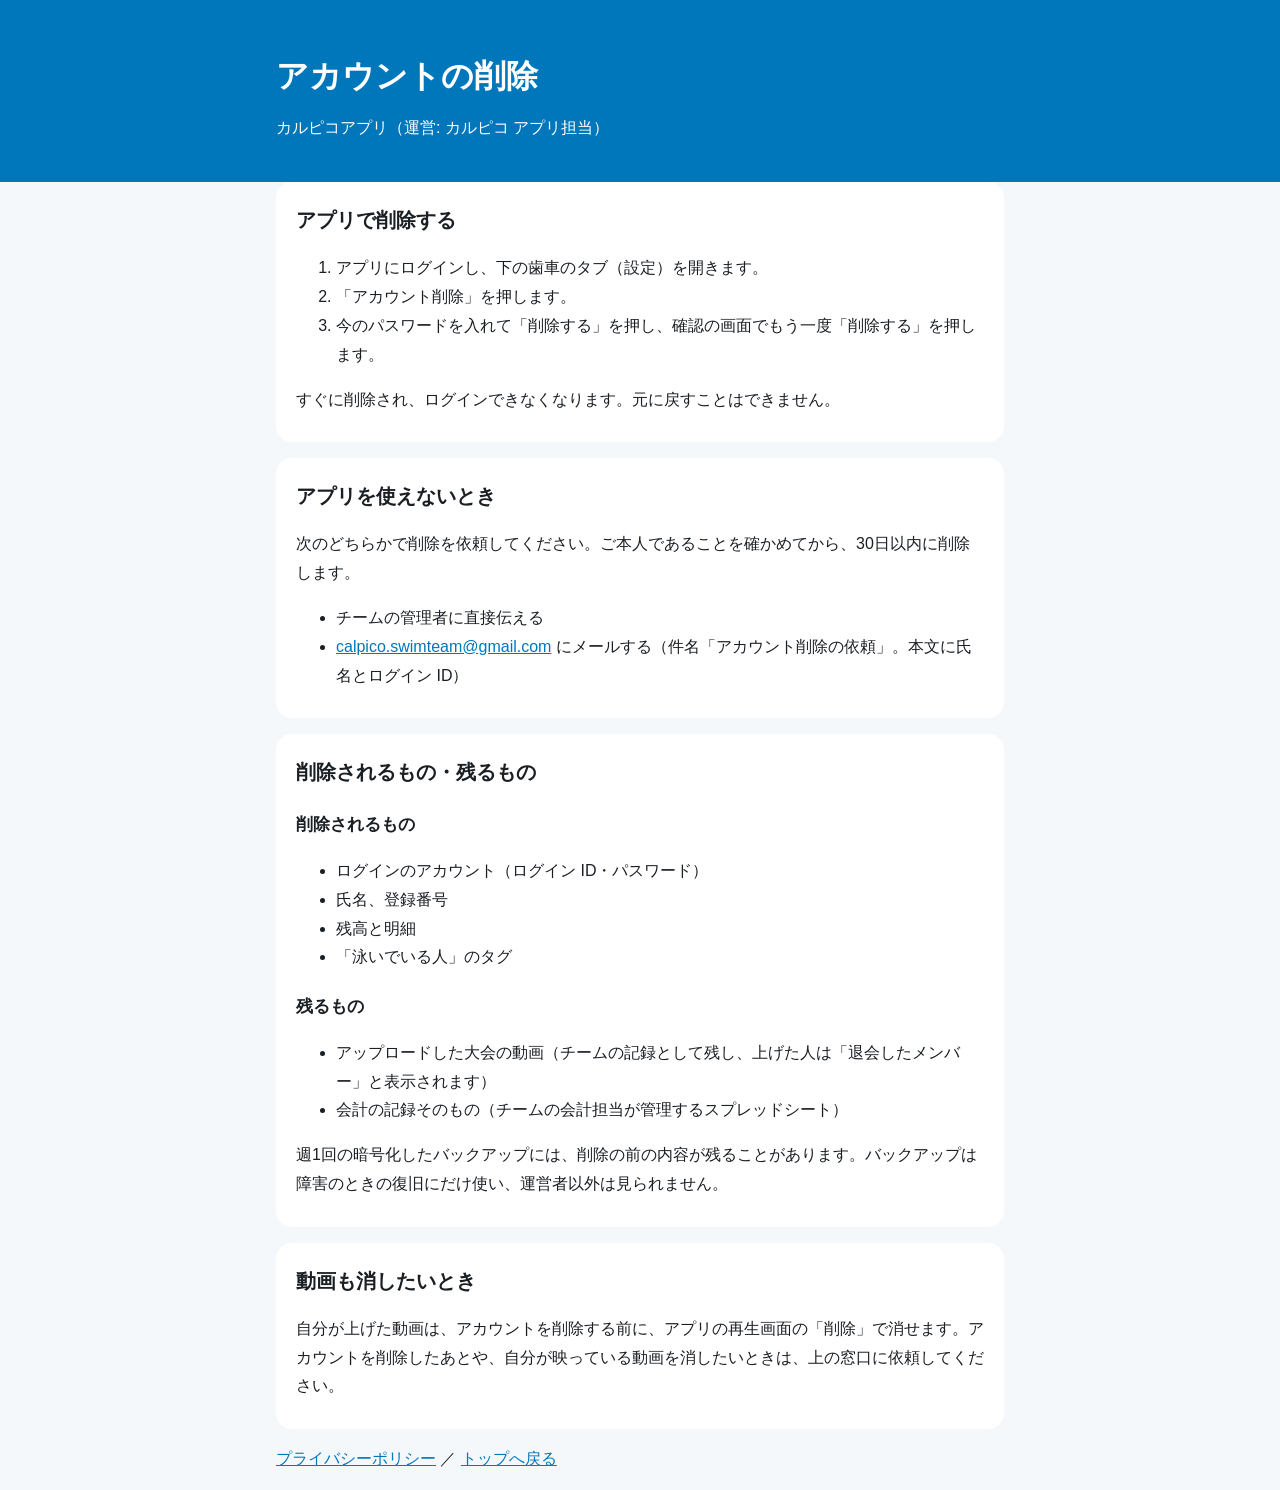
==== delete-account.html @ 8bbba9d0 "アカウントの削除のページを足す" ====
<!doctype html>
<html lang="ja">
<head>
<meta charset="utf-8">
<meta name="viewport" content="width=device-width, initial-scale=1">
<title>アカウントの削除｜カルピコアプリ</title>
<meta name="description" content="カルピコアプリのアカウントとデータを削除する方法">
<link rel="stylesheet" href="style.css">
</head>
<body>
<header class="hero">
  <div class="wrap">
    <h1>アカウントの削除</h1>
    <p>カルピコアプリ（運営: カルピコ アプリ担当）</p>
  </div>
</header>
<main class="wrap">
  <section>
    <h2>アプリで削除する</h2>
    <ol>
      <li>アプリにログインし、下の歯車のタブ（設定）を開きます。</li>
      <li>「アカウント削除」を押します。</li>
      <li>今のパスワードを入れて「削除する」を押し、確認の画面でもう一度「削除する」を押します。</li>
    </ol>
    <p>すぐに削除され、ログインできなくなります。元に戻すことはできません。</p>
  </section>
  <section>
    <h2>アプリを使えないとき</h2>
    <p>次のどちらかで削除を依頼してください。ご本人であることを確かめてから、30日以内に削除します。</p>
    <ul>
      <li>チームの管理者に直接伝える</li>
      <li><a href="mailto:calpico.swimteam@gmail.com?subject=%E3%82%A2%E3%82%AB%E3%82%A6%E3%83%B3%E3%83%88%E5%89%8A%E9%99%A4%E3%81%AE%E4%BE%9D%E9%A0%BC">calpico.swimteam@gmail.com</a> にメールする（件名「アカウント削除の依頼」。本文に氏名とログイン ID）</li>
    </ul>
  </section>
  <section>
    <h2>削除されるもの・残るもの</h2>
    <h3>削除されるもの</h3>
    <ul>
      <li>ログインのアカウント（ログイン ID・パスワード）</li>
      <li>氏名、登録番号</li>
      <li>残高と明細</li>
      <li>「泳いでいる人」のタグ</li>
    </ul>
    <h3>残るもの</h3>
    <ul>
      <li>アップロードした大会の動画（チームの記録として残し、上げた人は「退会したメンバー」と表示されます）</li>
      <li>会計の記録そのもの（チームの会計担当が管理するスプレッドシート）</li>
    </ul>
    <p>週1回の暗号化したバックアップには、削除の前の内容が残ることがあります。バックアップは障害のときの復旧にだけ使い、運営者以外は見られません。</p>
  </section>
  <section>
    <h2>動画も消したいとき</h2>
    <p>自分が上げた動画は、アカウントを削除する前に、アプリの再生画面の「削除」で消せます。アカウントを削除したあとや、自分が映っている動画を消したいときは、上の窓口に依頼してください。</p>
  </section>
  <p><a href="privacy.html">プライバシーポリシー</a> ／ <a href="index.html">トップへ戻る</a></p>
</main>
</body>
</html>
---- style.css ----
:root {
  --primary: #0077BB;
  --brand: #0492DC;
  --text: #1A1F24;
  --sub: #5A6570;
  --bg: #F4F8FB;
  --surface: #FFFFFF;
  --line: #E3E9EE;
}
@media (prefers-color-scheme: dark) {
  :root {
    --primary: #6CC4F5;
    --text: #E6EDF2;
    --sub: #A9B6C1;
    --bg: #12181D;
    --surface: #1B232A;
    --line: #3C4852;
  }
}
* { box-sizing: border-box; }
body {
  margin: 0;
  background: var(--bg);
  color: var(--text);
  font-family: -apple-system, BlinkMacSystemFont, "Hiragino Sans", "Noto Sans JP", sans-serif;
  line-height: 1.8;
}
.wrap { max-width: 760px; margin: 0 auto; padding: 0 16px; }
.hero { background: var(--primary); color: #FFFFFF; padding: 48px 0 40px; }
@media (prefers-color-scheme: dark) { .hero { background: #004A75; } }
.hero h1 { margin: 0 0 8px; font-size: 32px; }
.hero p { margin: 0; }
main { padding: 24px 16px 8px; }
section, article {
  background: var(--surface);
  border-radius: 16px;
  padding: 20px 20px 12px;
  margin-bottom: 16px;
}
h2 { font-size: 20px; margin: 0 0 8px; }
h3 { font-size: 17px; margin: 20px 0 4px; }
a { color: var(--primary); }
.meta { color: var(--sub); font-size: 14px; }
table { border-collapse: collapse; width: 100%; font-size: 15px; }
th, td { border-bottom: 1px solid var(--line); padding: 8px 6px; text-align: left; vertical-align: top; }
footer { color: var(--sub); font-size: 14px; padding-bottom: 32px; }
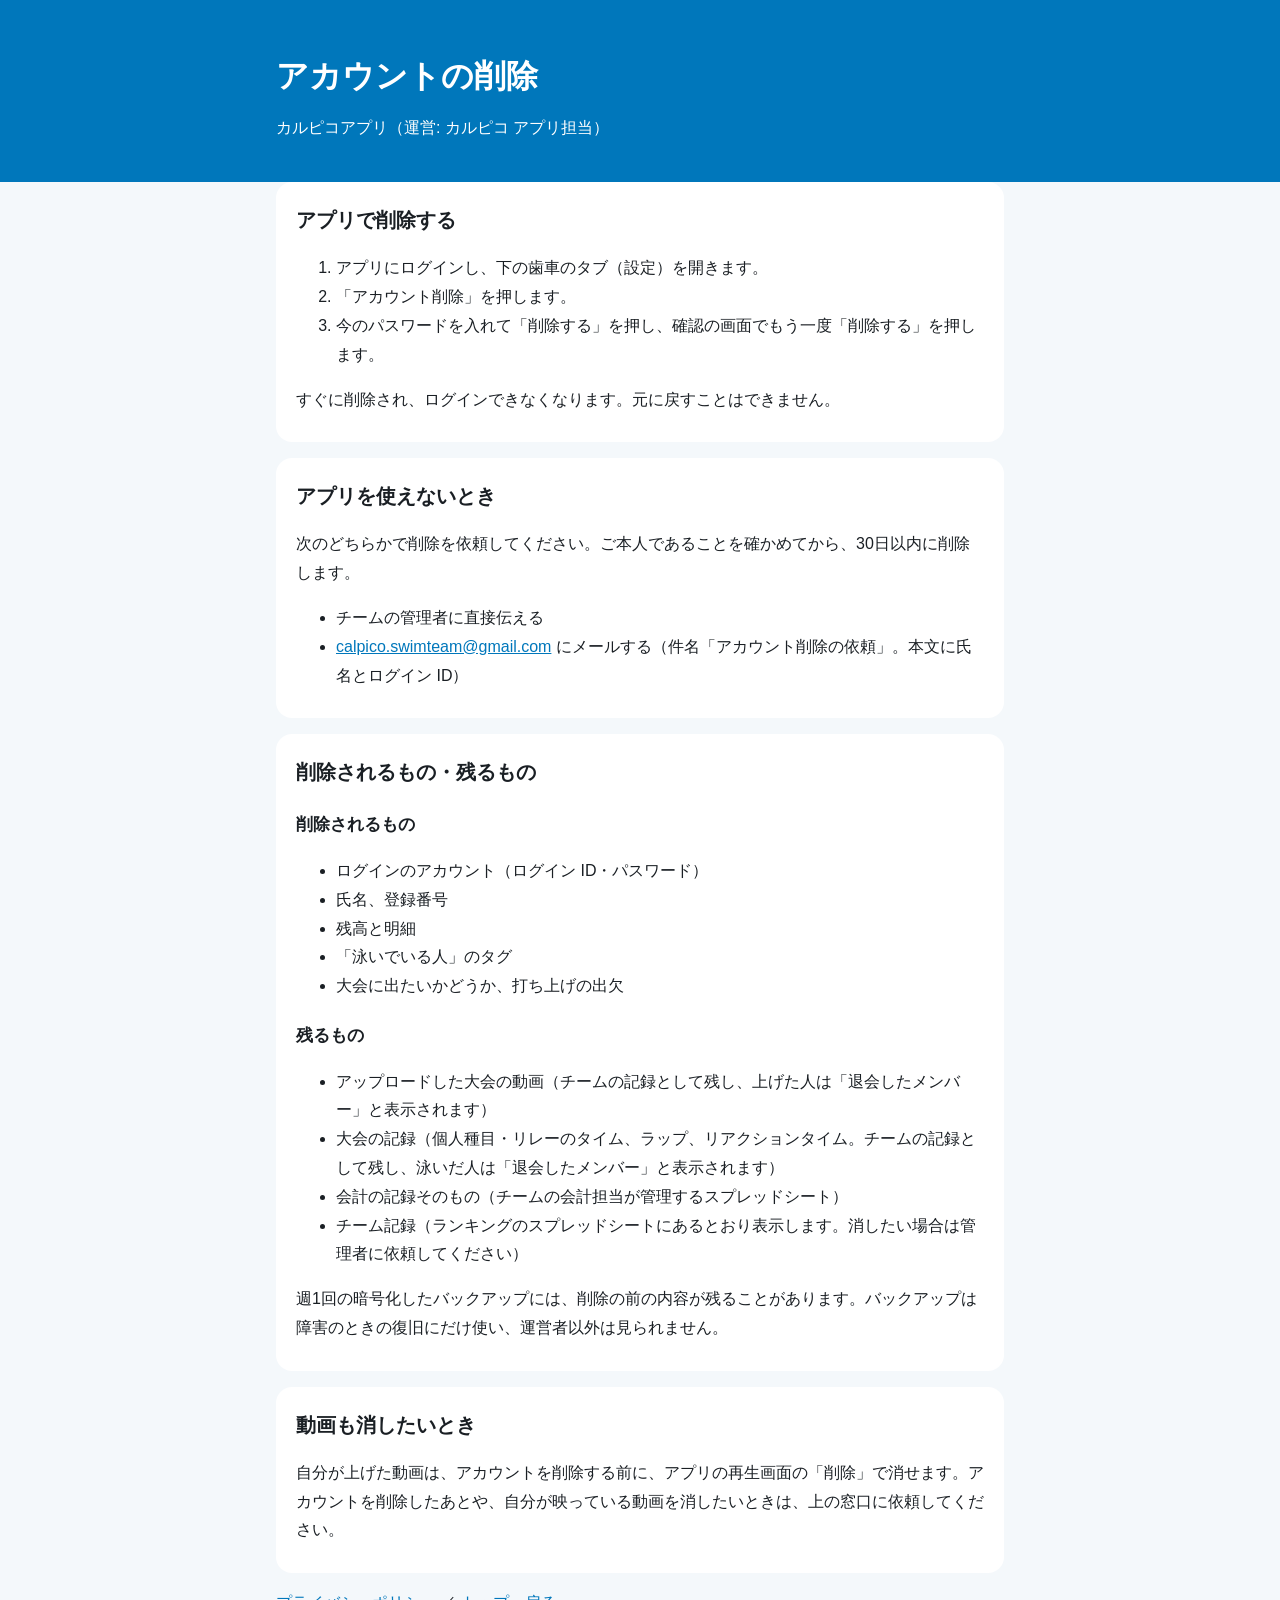
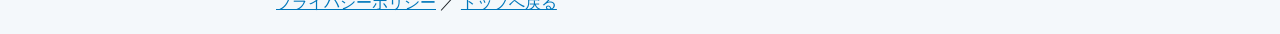
==== commit 95669474: "version 0.3対応" ====
--- a/delete-account.html
+++ b/delete-account.html
@@ -40,11 +40,14 @@
       <li>氏名、登録番号</li>
       <li>残高と明細</li>
       <li>「泳いでいる人」のタグ</li>
+      <li>大会に出たいかどうか、打ち上げの出欠</li>
     </ul>
     <h3>残るもの</h3>
     <ul>
       <li>アップロードした大会の動画（チームの記録として残し、上げた人は「退会したメンバー」と表示されます）</li>
+      <li>大会の記録（個人種目・リレーのタイム、ラップ、リアクションタイム。チームの記録として残し、泳いだ人は「退会したメンバー」と表示されます）</li>
       <li>会計の記録そのもの（チームの会計担当が管理するスプレッドシート）</li>
+      <li>チーム記録（ランキングのスプレッドシートにあるとおり表示します。消したい場合は管理者に依頼してください）</li>
     </ul>
     <p>週1回の暗号化したバックアップには、削除の前の内容が残ることがあります。バックアップは障害のときの復旧にだけ使い、運営者以外は見られません。</p>
   </section>
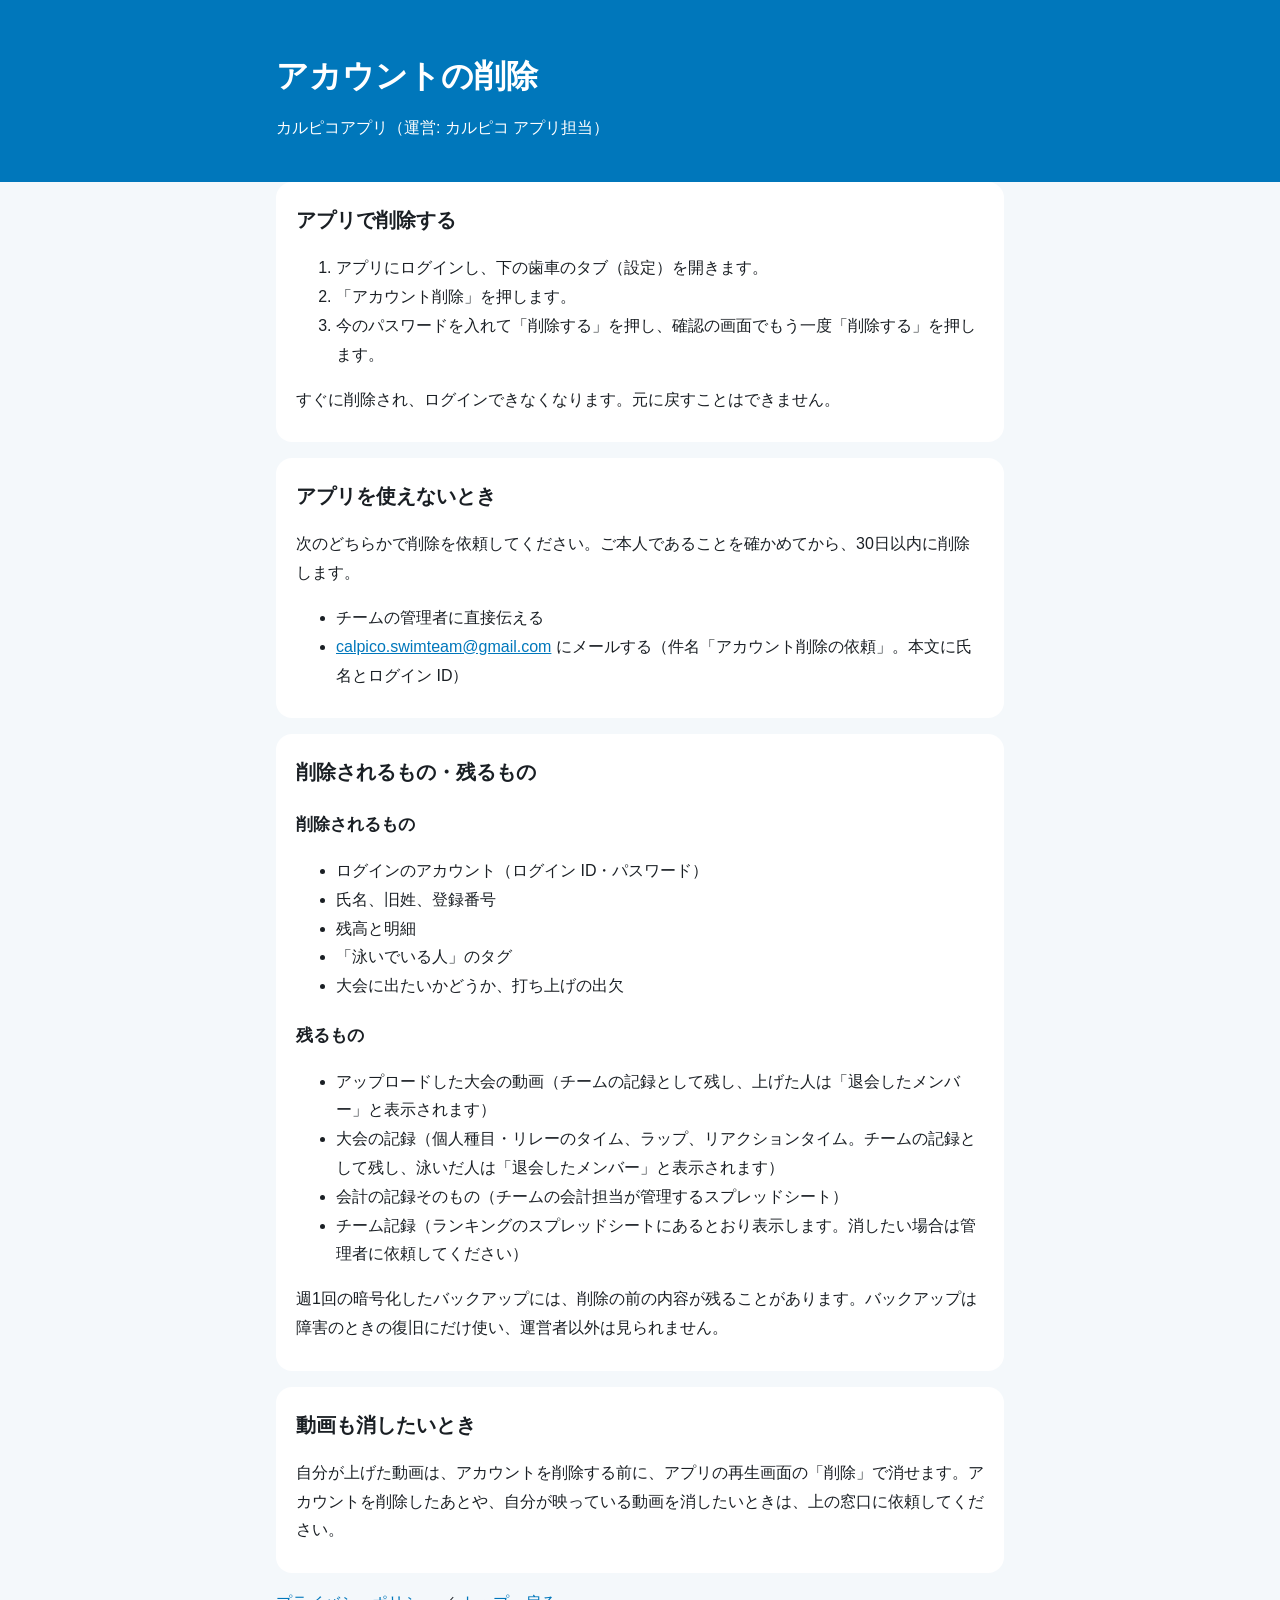
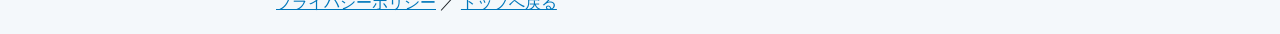
==== commit b1168a8e: "旧姓の追加" ====
--- a/delete-account.html
+++ b/delete-account.html
@@ -37,7 +37,7 @@
     <h3>削除されるもの</h3>
     <ul>
       <li>ログインのアカウント（ログイン ID・パスワード）</li>
-      <li>氏名、登録番号</li>
+      <li>氏名、旧姓、登録番号</li>
       <li>残高と明細</li>
       <li>「泳いでいる人」のタグ</li>
       <li>大会に出たいかどうか、打ち上げの出欠</li>
